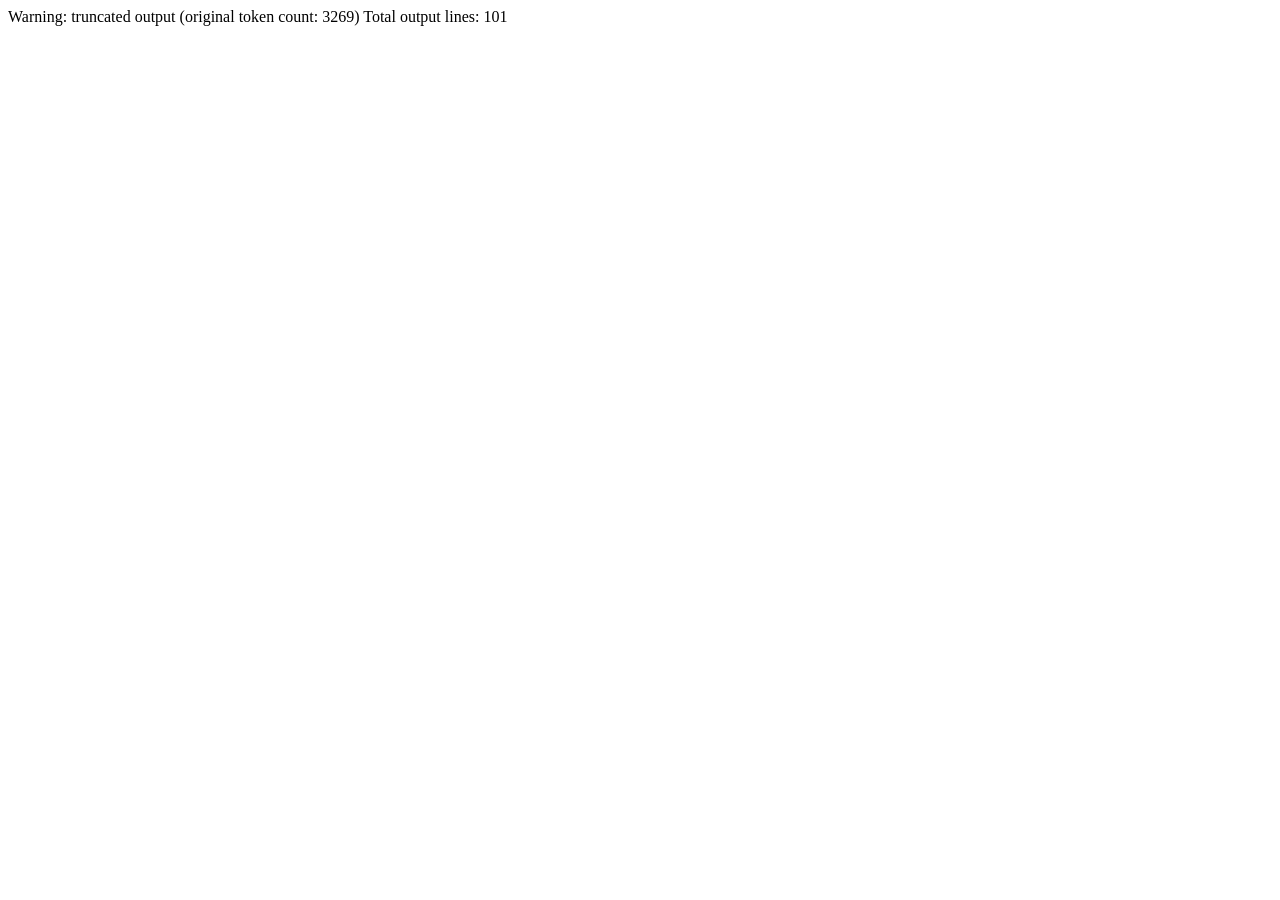
==== index.html @ af2e6447 "feat: enrich love letter interactions" ====
Warning: truncated output (original token count: 3269)
Total output lines: 101

<!doctype html>
<html lang="zh-CN">
<head>
  <meta charset="utf-8">
  <meta name="viewport" content="width=device-width, initial-scale=1">
  <title>给王振华的一封情书</title>
  <meta name="de…3169 tokens truncated…hIndex + 1) % wishes.length; document.querySelector('#wish-text').textContent = wishes[wishIndex]; showToast('这一颗星，也想落在你的心上。'); });
    })();
  </script>
</body>
</html>
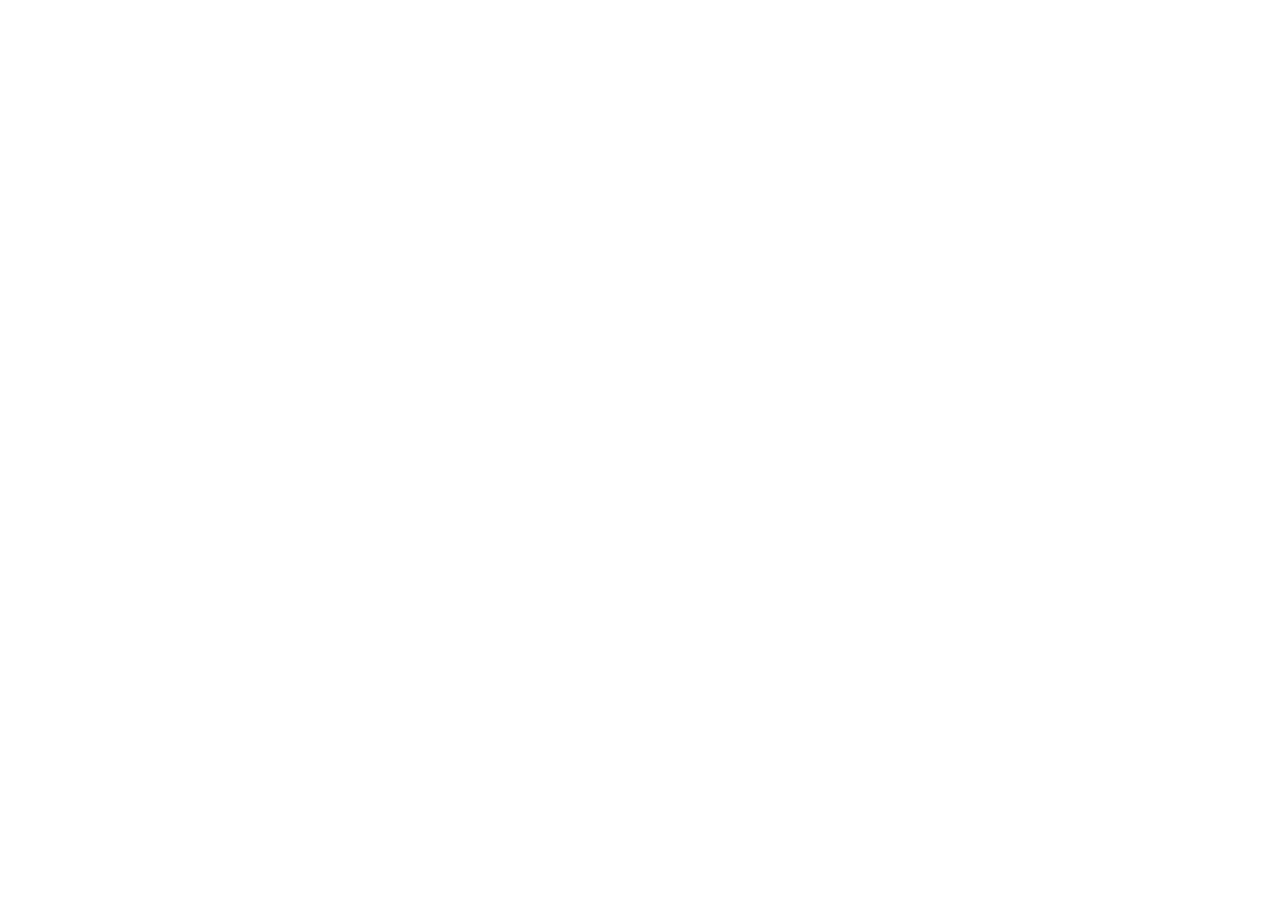
==== commit 8df98ff5: "fix: remove accidental diagnostic text from page" ====
--- a/index.html
+++ b/index.html
@@ -1,6 +1,3 @@
-Warning: truncated output (original token count: 3269)
-Total output lines: 101
-
 <!doctype html>
 <html lang="zh-CN">
 <head>
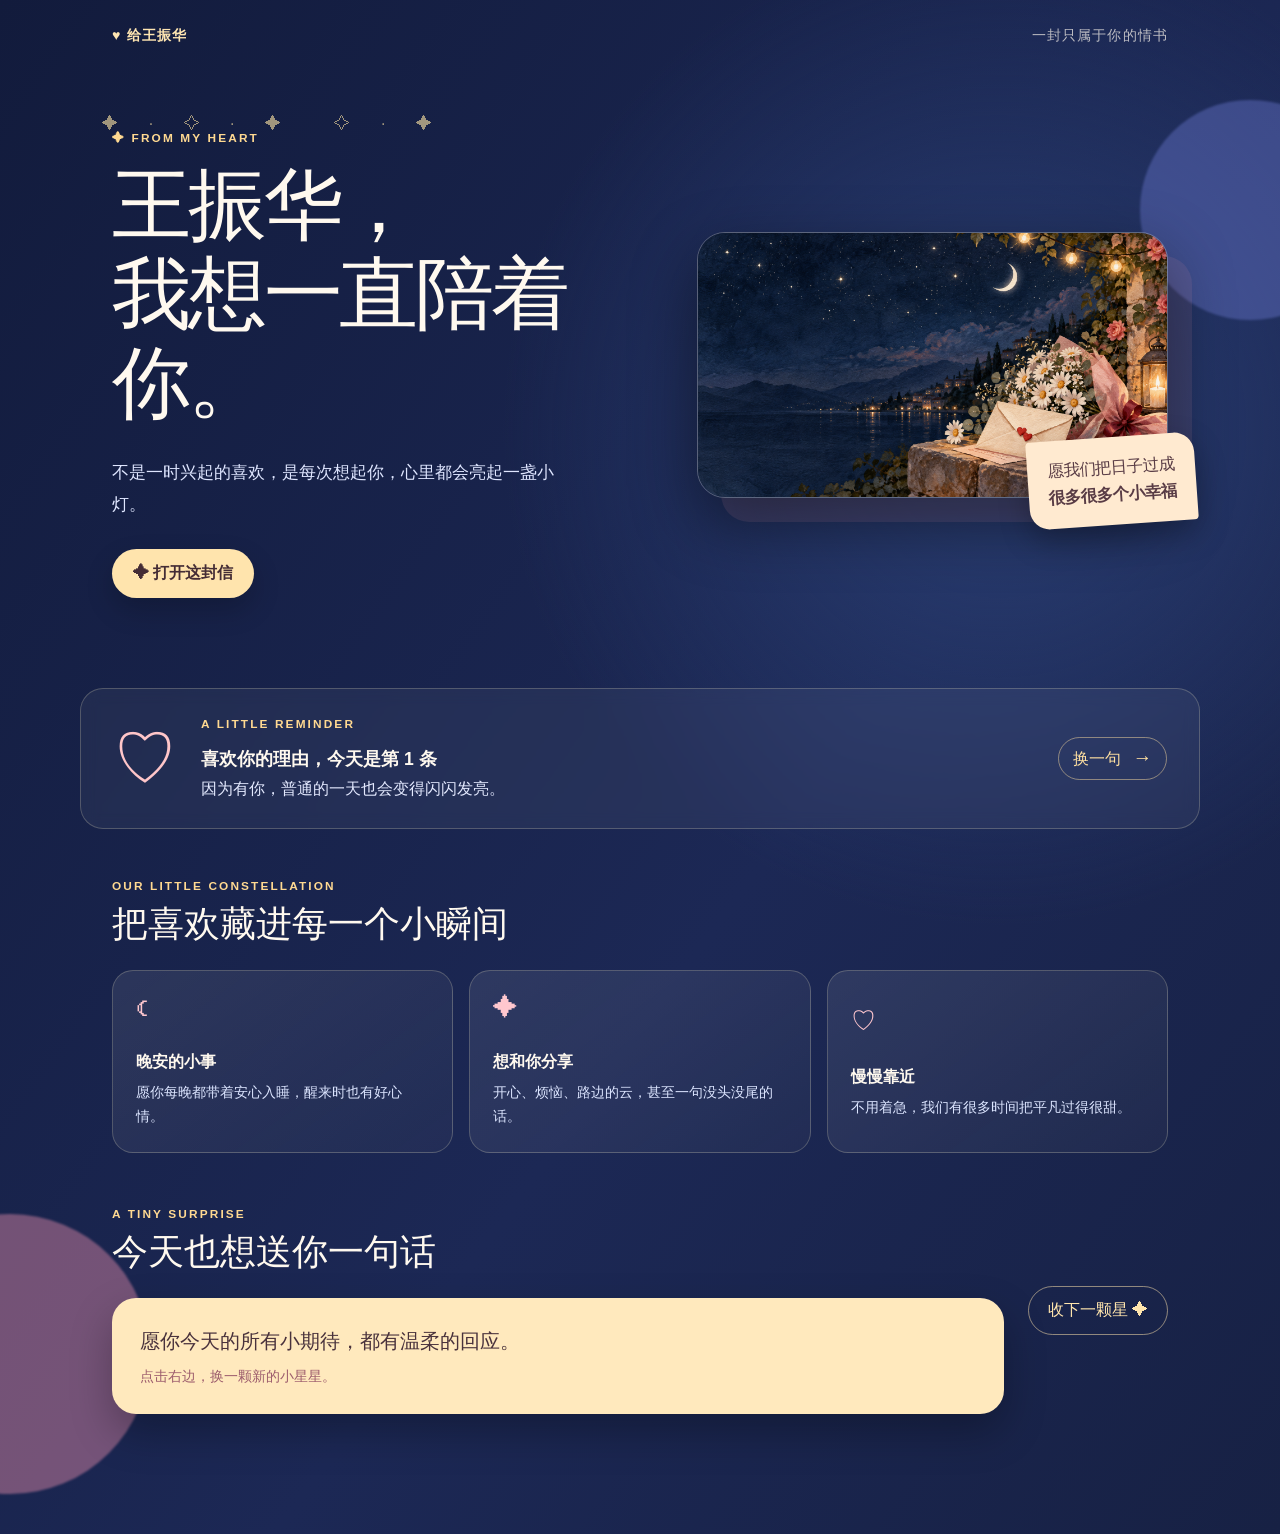
==== commit 6e8245cf: "fix: restore complete interactive page source" ====
--- a/index.html
+++ b/index.html
@@ -4,7 +4,96 @@
   <meta charset="utf-8">
   <meta name="viewport" content="width=device-width, initial-scale=1">
   <title>给王振华的一封情书</title>
-  <meta name="de…3169 tokens truncated…hIndex + 1) % wishes.length; document.querySelector('#wish-text').textContent = wishes[wishIndex]; showToast('这一颗星，也想落在你的心上。'); });
+  <meta name="description" content="一封只属于王振华的星光情书。">
+  <style>
+    :root { --ink: #fff9ef; --night: #101a38; --pink: #ff9ba8; --gold: #ffd991; }
+    * { box-sizing: border-box; }
+    body { margin: 0; background: var(--night); color: var(--ink); font-family: Arial, "Microsoft YaHei", sans-serif; }
+    button { font: inherit; }
+    .love-page { min-height: 100vh; overflow: hidden; position: relative; background: radial-gradient(circle at 78% 28%, #293d71 0, transparent 31rem), linear-gradient(126deg, #121b3c 0%, #1c2855 58%, #172144 100%); }
+    .topbar, .hero, .love-note { position: relative; z-index: 1; max-width: 1120px; margin: auto; }
+    .topbar { display: flex; align-items: center; justify-content: space-between; padding: 26px 32px; font-size: .88rem; letter-spacing: .08em; }
+    .brand { margin: 0; display: flex; align-items: center; gap: 8px; font-weight: 700; color: #ffe6b2; }
+    .date { opacity: .7; margin: 0; }
+    .hero { min-height: 560px; padding: 60px 32px 90px; display: grid; grid-template-columns: 1.05fr .95fr; align-items: center; gap: 64px; }
+    .eyebrow { margin: 0 0 16px; display: flex; align-items: center; gap: 7px; font-size: .74rem; font-weight: 700; letter-spacing: .18em; color: var(--gold); }
+    h1 { margin: 0; font-family: Georgia, "Songti SC", serif; font-size: clamp(3.1rem, 6.2vw, 5.8rem); font-weight: 500; line-height: 1.12; letter-spacing: -.04em; }
+    .lead { max-width: 445px; margin: 28px 0; font-size: 1.08rem; line-height: 1.9; color: #dfe6ff; }
+    .letter-button { display: inline-flex; gap: 9px; align-items: center; padding: 14px 21px; border: 0; border-radius: 999px; background: #ffe4ad; color: #442c35; font-weight: 700; cursor: pointer; box-shadow: 0 12px 28px #0003; transition: transform .2s, box-shadow .2s; }
+    .letter-button:hover { transform: translateY(-3px) rotate(-1deg); box-shadow: 0 17px 35px #0005; }
+    .art-wrap { position: relative; }
+    .art-wrap img { width: 100%; display: block; border: 1px solid #fff5d144; border-radius: 28px; box-shadow: 24px 24px 0 #ff9baa17, 0 24px 65px #0007; }
+    .art-note { position: absolute; right: -28px; bottom: -28px; padding: 17px 20px; border-radius: 4px 20px 4px 20px; background: #ffead0; color: #593c45; font-family: Georgia, "KaiTi", serif; font-size: 1.03rem; line-height: 1.65; transform: rotate(-4deg); box-shadow: 0 12px 30px #0004; }
+    .love-note { margin-bottom: 50px; padding: 28px 32px; display: grid; grid-template-columns: auto 1fr auto; align-items: center; gap: 24px; border: 1px solid #fff3ca38; border-radius: 23px; background: #fff9ee0d; backdrop-filter: blur(8px); }
+    .note-mark { color: #ffc6c9; font: 4rem/1 Georgia, serif; }
+    .love-note h2 { margin: 0 0 8px; font-size: 1.1rem; font-weight: 700; }
+    .reason { margin: 0; color: #e4eaff; font-size: 1rem; }
+    .next-reason { color: #ffe0a1; background: transparent; border: 1px solid #ffe0a17a; border-radius: 999px; padding: 9px 14px; cursor: pointer; }
+    .next-reason span { margin-left: 7px; font-size: 1.2rem; }
+    .moments, .wish-section { position: relative; z-index: 1; max-width: 1120px; margin: 0 auto 54px; padding: 0 32px; }
+    .section-label { margin: 0 0 10px; color: #ffd991; font-size: .74rem; font-weight: 700; letter-spacing: .18em; }
+    .section-title { margin: 0 0 24px; font: 2.25rem/1.2 Georgia, "Songti SC", serif; }
+    .moment-grid { display: grid; grid-template-columns: repeat(3, 1fr); gap: 16px; }
+    .moment { min-height: 180px; padding: 23px; color: #fff9ef; text-align: left; border: 1px solid #fff3ca38; border-radius: 21px; background: linear-gradient(145deg, #ffffff17, #fff0c908); cursor: pointer; transition: transform .2s, background .2s; }
+    .moment:hover, .moment:focus-visible { transform: translateY(-5px); background: #ffffff1c; outline: 2px solid #ffd991; outline-offset: 3px; }
+    .moment-icon { display: block; margin-bottom: 30px; color: #ffc7ce; font-size: 1.55rem; }.moment strong { display: block; margin-bottom: 8px; font-size: 1rem; }.moment small { color: #dce5ff; line-height: 1.65; font-size: .9rem; }
+    .wish-section { display: grid; grid-template-columns: 1fr auto; gap: 24px; align-items: end; padding-bottom: 66px; }.wish-box { padding: 28px; border-radius: 24px; background: #ffe9bd; color: #49323c; box-shadow: 0 18px 42px #0004; }.wish-box p { margin: 0 0 9px; font: 1.22rem/1.65 Georgia, "KaiTi", serif; }.wish-box span { color: #9d5d6d; font-size: .88rem; }.wish-button { align-self: center; padding: 13px 19px; color: #ffe5ad; background: transparent; border: 1px solid #ffe5ad86; border-radius: 999px; cursor: pointer; }.wish-button:hover { background: #ffffff14; }
+    .spark-toast { position: fixed; z-index: 8; left: 50%; bottom: 28px; max-width: calc(100% - 36px); padding: 13px 19px; border-radius: 999px; background: #fff4dc; color: #513642; box-shadow: 0 12px 34px #0006; transform: translate(-50%, 100px); opacity: 0; transition: .3s; }.spark-toast.show { transform: translate(-50%, 0); opacity: 1; }
+    .stars { position: absolute; top: 115px; left: 8%; color: #ffe6a4; opacity: .6; letter-spacing: .45rem; animation: twinkle 3s ease-in-out infinite alternate; }
+    .orb { position: absolute; border-radius: 999px; filter: blur(1px); opacity: .42; }
+    .orb-one { width: 280px; height: 280px; background: #f293b0; left: -130px; bottom: 40px; }
+    .orb-two { width: 220px; height: 220px; background: #6a78cf; right: -80px; top: 100px; }
+    .modal-backdrop { position: fixed; inset: 0; z-index: 5; display: grid; place-items: center; padding: 24px; background: #071025bf; backdrop-filter: blur(8px); }
+    .letter { position: relative; max-width: 580px; padding: 50px; border-radius: 8px 30px 8px 30px; background: #fff5e3; color: #41303c; box-shadow: 0 24px 80px #0008; animation: appear .25s ease-out; }
+    .letter h2 { margin: 0 0 20px; font: 2rem Georgia, "KaiTi", serif; }
+    .letter p:not(.eyebrow) { font-family: Georgia, "KaiTi", serif; font-size: 1.08rem; line-height: 1.95; }
+    .letter .eyebrow { color: #b86576; }
+    .signature { margin-top: 24px; text-align: right; }
+    .signature span { color: #e0697a; font-size: 1.5rem; }
+    .close { position: absolute; top: 13px; right: 18px; border: 0; background: none; color: #795967; cursor: pointer; font-size: 2rem; }
+    @keyframes appear { from { opacity: 0; transform: translateY(12px) rotate(-1deg); } to { opacity: 1; transform: none; } }
+    @keyframes twinkle { to { opacity: 1; transform: translateY(-4px); } }
+    @media (max-width: 720px) { .topbar { padding: 20px; } .date { display: none; } .hero { grid-template-columns: 1fr; min-height: auto; padding: 48px 22px 70px; gap: 45px; } .art-wrap { max-width: 500px; } .art-note { right: -6px; bottom: -22px; font-size: .9rem; } .love-note { margin: 0 20px 30px; padding: 22px; grid-template-columns: auto 1fr; } .next-reason { grid-column: 2; justify-self: start; } .note-mark { font-size: 3.2rem; } .letter { padding: 42px 28px 30px; }.moments, .wish-section { padding-left: 22px; padding-right: 22px; }.moment-grid { grid-template-columns: 1fr; }.wish-section { grid-template-columns: 1fr; padding-bottom: 42px; }.section-title { font-size: 1.9rem; } }
+  </style>
+</head>
+<body>
+  <main class="love-page">
+    <div class="orb orb-one"></div><div class="orb orb-two"></div>
+    <div class="stars" aria-hidden="true">✦　·　✧　·　✦　　✧　·　✦</div>
+    <nav class="topbar"><p class="brand">♥ 给王振华</p><p class="date">一封只属于你的情书</p></nav>
+    <section class="hero">
+      <div class="copy"><p class="eyebrow">✦ FROM MY HEART</p><h1>王振华，<br>我想一直陪着你。</h1><p class="lead">不是一时兴起的喜欢，是每次想起你，心里都会亮起一盏小灯。</p><button class="letter-button" type="button">✦ 打开这封信</button></div>
+      <div class="art-wrap"><img src="/love-letter-hero.png" alt="星空下的信封与鲜花"><div class="art-note">愿我们把日子过成<br><strong>很多很多个小幸福</strong></div></div>
+    </section>
+    <section class="love-note" aria-labelledby="note-title"><div class="note-mark">♡</div><div><p class="eyebrow">A LITTLE REMINDER</p><h2 id="note-title">喜欢你的理由，今天是第 <span id="reason-number">1</span> 条</h2><p class="reason" id="reason-text">因为有你，普通的一天也会变得闪闪发亮。</p></div><button class="next-reason" type="button" aria-label="换一句喜欢你的理由">换一句 <span>→</span></button></section>
+    <section class="moments" aria-labelledby="moments-title"><p class="section-label">OUR LITTLE CONSTELLATION</p><h2 class="section-title" id="moments-title">把喜欢藏进每一个小瞬间</h2><div class="moment-grid"><button class="moment" type="button" data-message="你不需要做什么特别的事，光是做你自己，就已经很值得被喜欢。"><span class="moment-icon">☾</span><strong>晚安的小事</strong><small>愿你每晚都带着安心入睡，醒来时也有好心情。</small></button><button class="moment" type="button" data-message="以后不管遇到什么，我都希望自己能成为那个认真听你说话、陪你笑的人。"><span class="moment-icon">✦</span><strong>想和你分享</strong><small>开心、烦恼、路边的云，甚至一句没头没尾的话。</small></button><button class="moment" type="button" data-message="这不是一个需要完成的约定，而是我想慢慢做到的事：对你好，也好好爱你。"><span class="moment-icon">♡</span><strong>慢慢靠近</strong><small>不用着急，我们有很多时间把平凡过得很甜。</small></button></div></section>
+    <section class="wish-section" aria-labelledby="wish-title"><div><p class="section-label">A TINY SURPRISE</p><h2 class="section-title" id="wish-title">今天也想送你一句话</h2><div class="wish-box"><p id="wish-text">愿你今天的所有小期待，都有温柔的回应。</p><span>点击右边，换一颗新的小星星。</span></div></div><button class="wish-button" type="button" id="wish-button">收下一颗星 ✦</button></section>
+  </main>
+  <template id="letter-template"><div class="modal-backdrop" role="presentation"><section class="letter" role="dialog" aria-modal="true" aria-labelledby="letter-title"><button class="close" type="button" aria-label="关闭信件">×</button><p class="eyebrow">TO WANG ZHENHUA</p><h2 id="letter-title">亲爱的王振华：</h2><p>谢谢你来到我的生活里。和你在一起之后，我开始更期待每一个明天，也更珍惜那些平凡的小事。</p><p>我希望你开心的时候有人分享，难过的时候有人陪伴；希望以后每一次回头，都能看到我在你身边。</p><p class="signature">我喜欢你。<br>也想和你慢慢来，慢慢爱。<br><span>♡</span></p></section></div></template>
+  <script>
+    (() => {
+      const reasons = ['因为有你，普通的一天也会变得闪闪发亮。', '因为你笑起来的时候，我总觉得世界很温柔。', '因为你是王振华，也是我认真喜欢着的人。'];
+      let index = 0;
+      document.querySelector('.next-reason').addEventListener('click', () => {
+        index = (index + 1) % reasons.length;
+        document.querySelector('#reason-number').textContent = index + 1;
+        document.querySelector('#reason-text').textContent = reasons[index];
+      });
+      document.querySelector('.letter-button').addEventListener('click', () => {
+        const modal = document.querySelector('#letter-template').content.firstElementChild.cloneNode(true);
+        const close = () => modal.remove();
+        modal.querySelector('.close').addEventListener('click', close);
+        modal.addEventListener('click', event => { if (event.target === modal) close(); });
+        document.body.appendChild(modal);
+      });
+      const wishes = ['愿你今天的所有小期待，都有温柔的回应。', '希望你每一次笑，都是发自内心的快乐。', '想把今天的好运和明天的期待，都悄悄留给你。', '如果你累了，也请记得有人一直在心里惦记你。'];
+      let wishIndex = 0;
+      const toast = document.createElement('div');
+      toast.className = 'spark-toast';
+      document.body.appendChild(toast);
+      const showToast = message => { toast.textContent = '✦ ' + message; toast.classList.add('show'); window.setTimeout(() => toast.classList.remove('show'), 3200); };
+      document.querySelectorAll('.moment').forEach(card => card.addEventListener('click', () => showToast(card.dataset.message)));
+      document.querySelector('#wish-button').addEventListener('click', () => { wishIndex = (wishIndex + 1) % wishes.length; document.querySelector('#wish-text').textContent = wishes[wishIndex]; showToast('这一颗星，也想落在你的心上。'); });
     })();
   </script>
 </body>
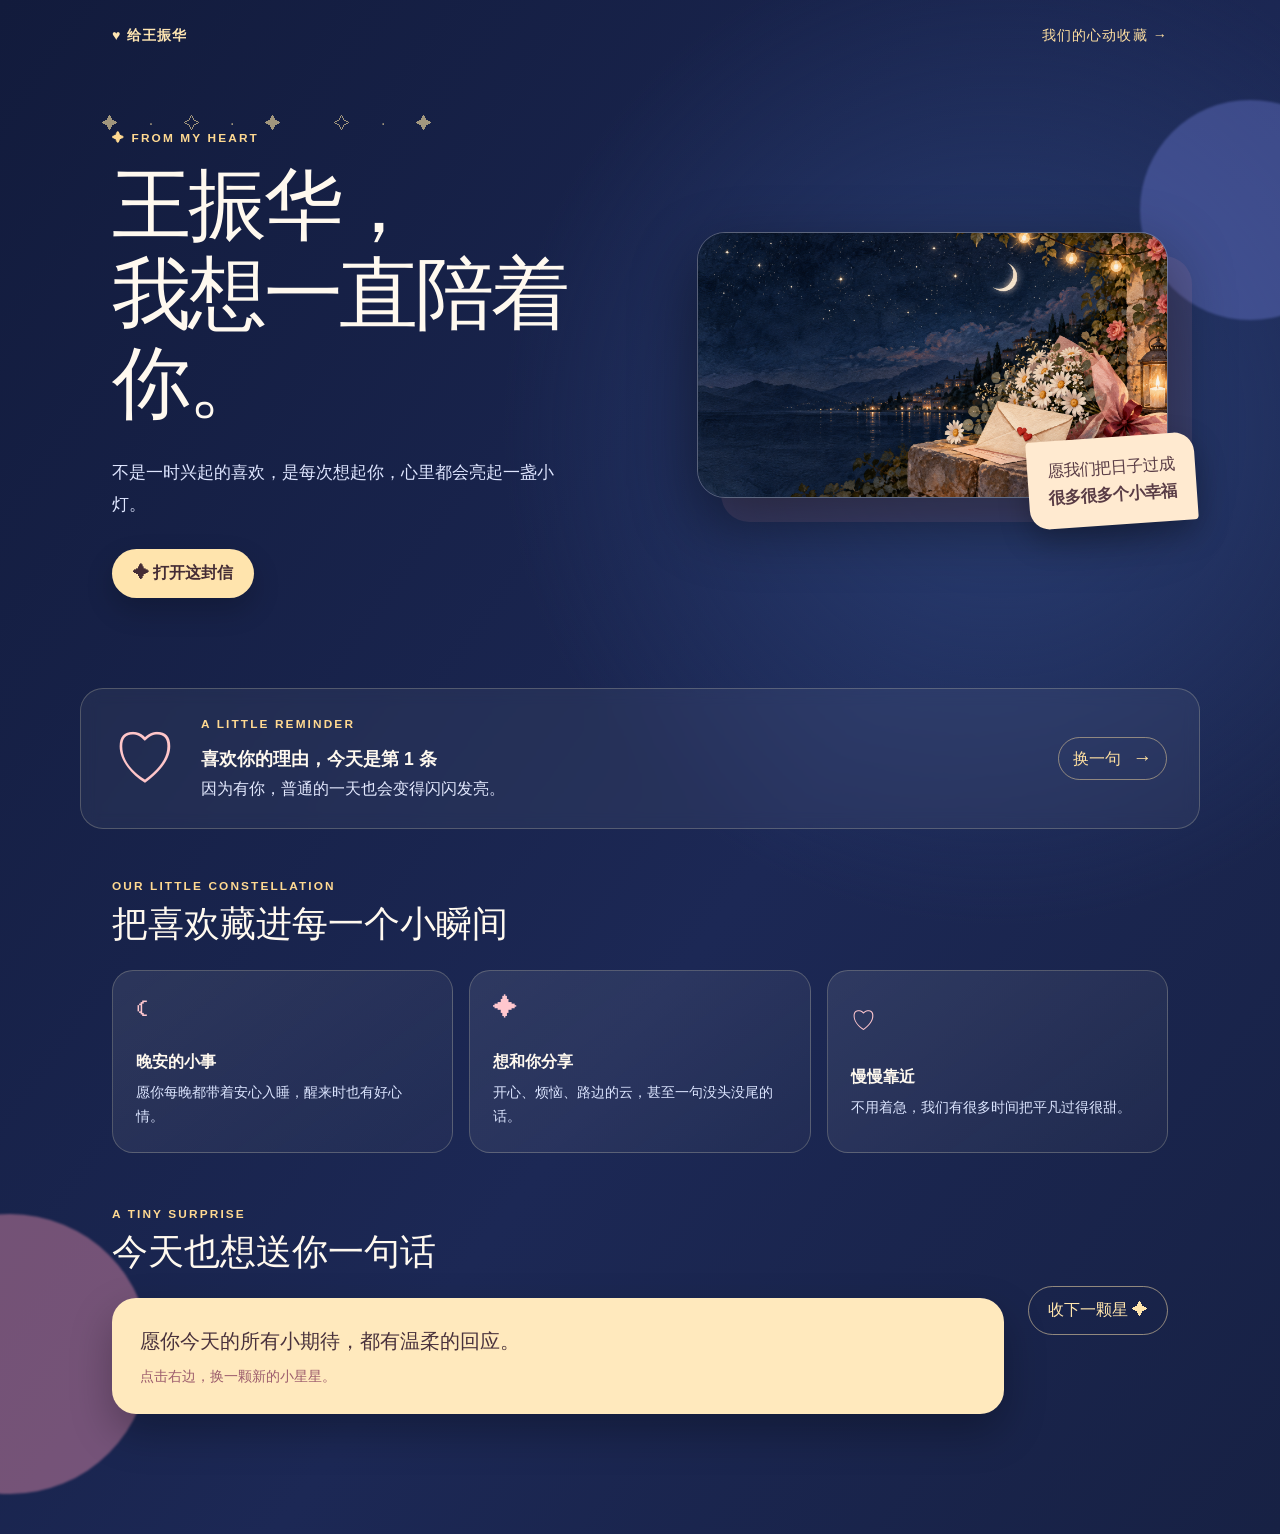
==== commit a84cfc36: "Add our moments keepsake page" ====
--- a/index.html
+++ b/index.html
@@ -60,7 +60,7 @@
   <main class="love-page">
     <div class="orb orb-one"></div><div class="orb orb-two"></div>
     <div class="stars" aria-hidden="true">✦　·　✧　·　✦　　✧　·　✦</div>
-    <nav class="topbar"><p class="brand">♥ 给王振华</p><p class="date">一封只属于你的情书</p></nav>
+    <nav class="topbar"><p class="brand">♥ 给王振华</p><a href="/memories.html" style="color:#ffe0a1;text-decoration:none">我们的心动收藏 →</a></nav>
     <section class="hero">
       <div class="copy"><p class="eyebrow">✦ FROM MY HEART</p><h1>王振华，<br>我想一直陪着你。</h1><p class="lead">不是一时兴起的喜欢，是每次想起你，心里都会亮起一盏小灯。</p><button class="letter-button" type="button">✦ 打开这封信</button></div>
       <div class="art-wrap"><img src="/love-letter-hero.png" alt="星空下的信封与鲜花"><div class="art-note">愿我们把日子过成<br><strong>很多很多个小幸福</strong></div></div>
@@ -98,4 +98,3 @@
   </script>
 </body>
 </html>
-
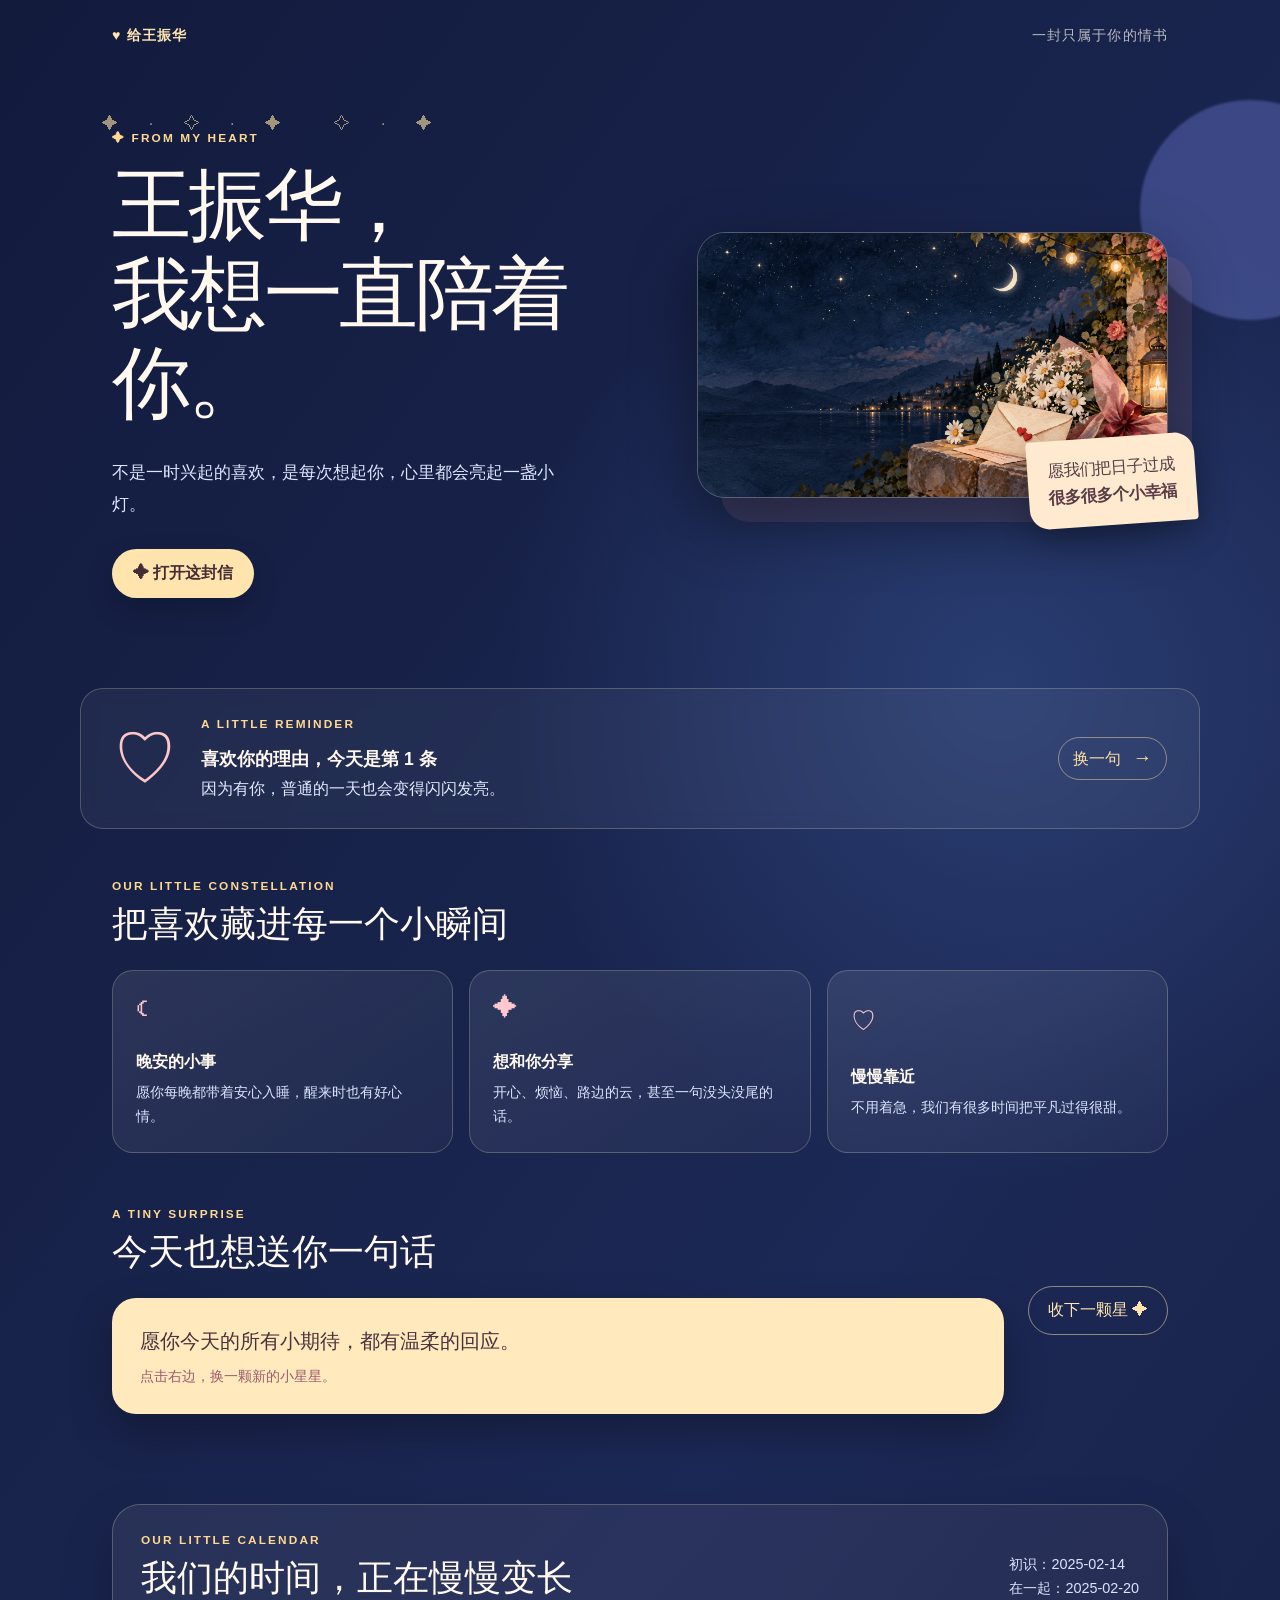
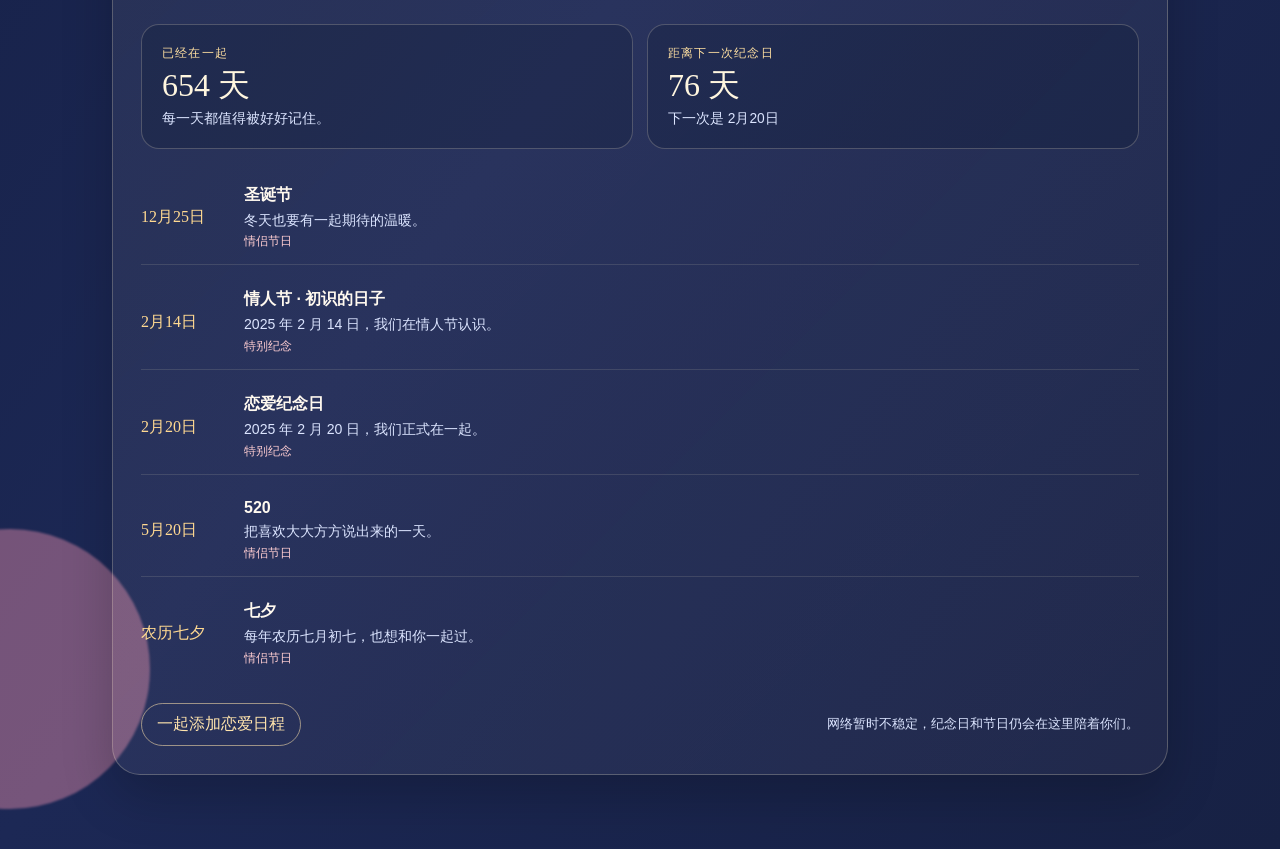
==== commit cbf8c541: "feat: add shared love calendar and countdown" ====
--- a/index.html
+++ b/index.html
@@ -37,7 +37,8 @@
     .moment { min-height: 180px; padding: 23px; color: #fff9ef; text-align: left; border: 1px solid #fff3ca38; border-radius: 21px; background: linear-gradient(145deg, #ffffff17, #fff0c908); cursor: pointer; transition: transform .2s, background .2s; }
     .moment:hover, .moment:focus-visible { transform: translateY(-5px); background: #ffffff1c; outline: 2px solid #ffd991; outline-offset: 3px; }
     .moment-icon { display: block; margin-bottom: 30px; color: #ffc7ce; font-size: 1.55rem; }.moment strong { display: block; margin-bottom: 8px; font-size: 1rem; }.moment small { color: #dce5ff; line-height: 1.65; font-size: .9rem; }
-    .wish-section { display: grid; grid-template-columns: 1fr auto; gap: 24px; align-items: end; padding-bottom: 66px; }.wish-box { padding: 28px; border-radius: 24px; background: #ffe9bd; color: #49323c; box-shadow: 0 18px 42px #0004; }.wish-box p { margin: 0 0 9px; font: 1.22rem/1.65 Georgia, "KaiTi", serif; }.wish-box span { color: #9d5d6d; font-size: .88rem; }.wish-button { align-self: center; padding: 13px 19px; color: #ffe5ad; background: transparent; border: 1px solid #ffe5ad86; border-radius: 999px; cursor: pointer; }.wish-button:hover { background: #ffffff14; }
+    .wish-section { display: grid; grid-template-columns: 1fr auto; gap: 24px; align-items: end; padding-bottom: 36px; }.wish-box { padding: 28px; border-radius: 24px; background: #ffe9bd; color: #49323c; box-shadow: 0 18px 42px #0004; }.wish-box p { margin: 0 0 9px; font: 1.22rem/1.65 Georgia, "KaiTi", serif; }.wish-box span { color: #9d5d6d; font-size: .88rem; }.wish-button { align-self: center; padding: 13px 19px; color: #ffe5ad; background: transparent; border: 1px solid #ffe5ad86; border-radius: 999px; cursor: pointer; }.wish-button:hover { background: #ffffff14; }
+    .calendar { position: relative; z-index: 1; max-width: 1120px; margin: 0 auto; padding: 0 32px 74px; }.calendar-shell { padding: 28px; border: 1px solid #fff3ca3d; border-radius: 28px; background: linear-gradient(135deg, #fff8e811, #ffc7ce0b); box-shadow: 0 22px 52px #0003; }.calendar-head { display: flex; align-items: end; justify-content: space-between; gap: 24px; margin-bottom: 23px; }.calendar-head .section-title { margin-bottom: 0; }.calendar-tag { margin: 0; color: #dce5ff; font-size: .9rem; line-height: 1.65; }.count-grid { display: grid; grid-template-columns: repeat(2, 1fr); gap: 14px; margin-bottom: 22px; }.count-card { padding: 20px; border: 1px solid #fff2d538; border-radius: 18px; background: #07122b38; }.count-card span { display: block; margin-bottom: 7px; color: #ffe0a1; font-size: .78rem; letter-spacing: .1em; }.count-card strong { display: block; color: #fff6df; font: 2rem/1 Georgia, "Songti SC", serif; }.count-card small { display: block; margin-top: 9px; color: #dce5ff; font-size: .86rem; }.calendar-list { display: grid; gap: 10px; margin: 0; padding: 0; list-style: none; }.calendar-item { display: grid; grid-template-columns: 90px 1fr auto; gap: 13px; align-items: center; padding: 14px 0; border-bottom: 1px solid #fff3ca1f; }.calendar-item:last-child { border-bottom: 0; }.calendar-date { color: #ffd991; font: 1rem Georgia, serif; }.calendar-item strong { display: block; margin-bottom: 4px; }.calendar-item p { margin: 0; color: #dce5ff; font-size: .88rem; line-height: 1.55; }.calendar-kind { color: #ffced2; font-size: .78rem; }.calendar-toolbar { display: flex; gap: 12px; align-items: center; justify-content: space-between; margin-top: 22px; }.calendar-action, .calendar-delete { border: 1px solid #ffe4ad8c; border-radius: 999px; color: #ffe4ad; background: transparent; cursor: pointer; }.calendar-action { padding: 10px 15px; }.calendar-delete { padding: 6px 10px; color: #ffcbd1; border-color: #ffcbd16e; font-size: .8rem; }.calendar-action:hover, .calendar-delete:hover { background: #ffffff14; }.calendar-status { margin: 0; color: #dce5ff; font-size: .84rem; }.calendar-form { display: none; grid-template-columns: 1fr 150px; gap: 12px; margin-top: 18px; padding-top: 20px; border-top: 1px solid #fff3ca2b; }.calendar-form.show { display: grid; }.calendar-form label { display: grid; gap: 7px; color: #ffe4ad; font-size: .84rem; }.calendar-form input, .calendar-form textarea { width: 100%; padding: 10px 12px; color: #372c3b; border: 0; border-radius: 10px; background: #fff8e9; font: inherit; }.calendar-form textarea { min-height: 82px; resize: vertical; }.calendar-form .note-field { grid-column: 1 / -1; }.calendar-form .save-event { justify-self: start; padding: 10px 16px; border: 0; border-radius: 999px; background: #ffe4ad; color: #442c35; cursor: pointer; font-weight: 700; }
     .spark-toast { position: fixed; z-index: 8; left: 50%; bottom: 28px; max-width: calc(100% - 36px); padding: 13px 19px; border-radius: 999px; background: #fff4dc; color: #513642; box-shadow: 0 12px 34px #0006; transform: translate(-50%, 100px); opacity: 0; transition: .3s; }.spark-toast.show { transform: translate(-50%, 0); opacity: 1; }
     .stars { position: absolute; top: 115px; left: 8%; color: #ffe6a4; opacity: .6; letter-spacing: .45rem; animation: twinkle 3s ease-in-out infinite alternate; }
     .orb { position: absolute; border-radius: 999px; filter: blur(1px); opacity: .42; }
@@ -53,14 +54,14 @@
     .close { position: absolute; top: 13px; right: 18px; border: 0; background: none; color: #795967; cursor: pointer; font-size: 2rem; }
     @keyframes appear { from { opacity: 0; transform: translateY(12px) rotate(-1deg); } to { opacity: 1; transform: none; } }
     @keyframes twinkle { to { opacity: 1; transform: translateY(-4px); } }
-    @media (max-width: 720px) { .topbar { padding: 20px; } .date { display: none; } .hero { grid-template-columns: 1fr; min-height: auto; padding: 48px 22px 70px; gap: 45px; } .art-wrap { max-width: 500px; } .art-note { right: -6px; bottom: -22px; font-size: .9rem; } .love-note { margin: 0 20px 30px; padding: 22px; grid-template-columns: auto 1fr; } .next-reason { grid-column: 2; justify-self: start; } .note-mark { font-size: 3.2rem; } .letter { padding: 42px 28px 30px; }.moments, .wish-section { padding-left: 22px; padding-right: 22px; }.moment-grid { grid-template-columns: 1fr; }.wish-section { grid-template-columns: 1fr; padding-bottom: 42px; }.section-title { font-size: 1.9rem; } }
+    @media (max-width: 720px) { .topbar { padding: 20px; } .date { display: none; } .hero { grid-template-columns: 1fr; min-height: auto; padding: 48px 22px 70px; gap: 45px; } .art-wrap { max-width: 500px; } .art-note { right: -6px; bottom: -22px; font-size: .9rem; } .love-note { margin: 0 20px 30px; padding: 22px; grid-template-columns: auto 1fr; } .next-reason { grid-column: 2; justify-self: start; } .note-mark { font-size: 3.2rem; } .letter { padding: 42px 28px 30px; }.moments, .wish-section, .calendar { padding-left: 22px; padding-right: 22px; }.moment-grid { grid-template-columns: 1fr; }.wish-section { grid-template-columns: 1fr; padding-bottom: 42px; }.section-title { font-size: 1.9rem; }.calendar-shell { padding: 21px; }.calendar-head, .calendar-toolbar { align-items: flex-start; flex-direction: column; }.count-grid, .calendar-form { grid-template-columns: 1fr; }.calendar-item { grid-template-columns: 76px 1fr; }.calendar-kind, .calendar-delete { justify-self: start; }.calendar-item .calendar-delete { grid-column: 2; }.calendar-form .note-field { grid-column: auto; } }
   </style>
 </head>
 <body>
   <main class="love-page">
     <div class="orb orb-one"></div><div class="orb orb-two"></div>
     <div class="stars" aria-hidden="true">✦　·　✧　·　✦　　✧　·　✦</div>
-    <nav class="topbar"><p class="brand">♥ 给王振华</p><a href="/memories.html" style="color:#ffe0a1;text-decoration:none">我们的心动收藏 →</a></nav>
+    <nav class="topbar"><p class="brand">♥ 给王振华</p><p class="date">一封只属于你的情书</p></nav>
     <section class="hero">
       <div class="copy"><p class="eyebrow">✦ FROM MY HEART</p><h1>王振华，<br>我想一直陪着你。</h1><p class="lead">不是一时兴起的喜欢，是每次想起你，心里都会亮起一盏小灯。</p><button class="letter-button" type="button">✦ 打开这封信</button></div>
       <div class="art-wrap"><img src="/love-letter-hero.png" alt="星空下的信封与鲜花"><div class="art-note">愿我们把日子过成<br><strong>很多很多个小幸福</strong></div></div>
@@ -68,6 +69,7 @@
     <section class="love-note" aria-labelledby="note-title"><div class="note-mark">♡</div><div><p class="eyebrow">A LITTLE REMINDER</p><h2 id="note-title">喜欢你的理由，今天是第 <span id="reason-number">1</span> 条</h2><p class="reason" id="reason-text">因为有你，普通的一天也会变得闪闪发亮。</p></div><button class="next-reason" type="button" aria-label="换一句喜欢你的理由">换一句 <span>→</span></button></section>
     <section class="moments" aria-labelledby="moments-title"><p class="section-label">OUR LITTLE CONSTELLATION</p><h2 class="section-title" id="moments-title">把喜欢藏进每一个小瞬间</h2><div class="moment-grid"><button class="moment" type="button" data-message="你不需要做什么特别的事，光是做你自己，就已经很值得被喜欢。"><span class="moment-icon">☾</span><strong>晚安的小事</strong><small>愿你每晚都带着安心入睡，醒来时也有好心情。</small></button><button class="moment" type="button" data-message="以后不管遇到什么，我都希望自己能成为那个认真听你说话、陪你笑的人。"><span class="moment-icon">✦</span><strong>想和你分享</strong><small>开心、烦恼、路边的云，甚至一句没头没尾的话。</small></button><button class="moment" type="button" data-message="这不是一个需要完成的约定，而是我想慢慢做到的事：对你好，也好好爱你。"><span class="moment-icon">♡</span><strong>慢慢靠近</strong><small>不用着急，我们有很多时间把平凡过得很甜。</small></button></div></section>
     <section class="wish-section" aria-labelledby="wish-title"><div><p class="section-label">A TINY SURPRISE</p><h2 class="section-title" id="wish-title">今天也想送你一句话</h2><div class="wish-box"><p id="wish-text">愿你今天的所有小期待，都有温柔的回应。</p><span>点击右边，换一颗新的小星星。</span></div></div><button class="wish-button" type="button" id="wish-button">收下一颗星 ✦</button></section>
+    <section class="calendar" aria-labelledby="calendar-title"><div class="calendar-shell"><div class="calendar-head"><div><p class="section-label">OUR LITTLE CALENDAR</p><h2 class="section-title" id="calendar-title">我们的时间，正在慢慢变长</h2></div><p class="calendar-tag">初识：2025-02-14<br>在一起：2025-02-20</p></div><div class="count-grid"><div class="count-card"><span>已经在一起</span><strong id="days-together">—</strong><small>每一天都值得被好好记住。</small></div><div class="count-card"><span>距离下一次纪念日</span><strong id="days-to-anniversary">—</strong><small id="anniversary-date">正在计算…</small></div></div><ul class="calendar-list" id="calendar-events" aria-live="polite"></ul><div class="calendar-toolbar"><button class="calendar-action" id="calendar-edit" type="button">一起添加恋爱日程</button><p class="calendar-status" id="calendar-status" aria-live="polite">正在加载我们的小日程…</p></div><form class="calendar-form" id="calendar-form"><label>日程名称<input id="event-title" name="title" maxlength="60" required placeholder="例如：一起看电影"></label><label>日期<input id="event-date" name="eventDate" type="date" required></label><label class="note-field">想写的一句话<textarea id="event-note" name="note" maxlength="200" placeholder="可选，写下这个日子的小期待。"></textarea></label><button class="save-event" type="submit">把这一天收进日历</button></form></div></section>
   </main>
   <template id="letter-template"><div class="modal-backdrop" role="presentation"><section class="letter" role="dialog" aria-modal="true" aria-labelledby="letter-title"><button class="close" type="button" aria-label="关闭信件">×</button><p class="eyebrow">TO WANG ZHENHUA</p><h2 id="letter-title">亲爱的王振华：</h2><p>谢谢你来到我的生活里。和你在一起之后，我开始更期待每一个明天，也更珍惜那些平凡的小事。</p><p>我希望你开心的时候有人分享，难过的时候有人陪伴；希望以后每一次回头，都能看到我在你身边。</p><p class="signature">我喜欢你。<br>也想和你慢慢来，慢慢爱。<br><span>♡</span></p></section></div></template>
   <script>
@@ -94,7 +96,174 @@
       const showToast = message => { toast.textContent = '✦ ' + message; toast.classList.add('show'); window.setTimeout(() => toast.classList.remove('show'), 3200); };
       document.querySelectorAll('.moment').forEach(card => card.addEventListener('click', () => showToast(card.dataset.message)));
       document.querySelector('#wish-button').addEventListener('click', () => { wishIndex = (wishIndex + 1) % wishes.length; document.querySelector('#wish-text').textContent = wishes[wishIndex]; showToast('这一颗星，也想落在你的心上。'); });
+
+      const CALENDAR_API = 'https://love-letter-for-wang.copper-lynx-4878.chatgpt.site/api/calendar';
+      const CACHE_KEY = 'love-calendar-events-v1';
+      const calendarList = document.querySelector('#calendar-events');
+      const calendarStatus = document.querySelector('#calendar-status');
+      const calendarForm = document.querySelector('#calendar-form');
+      const calendarEdit = document.querySelector('#calendar-edit');
+      let editKey = '';
+      let customEvents = readCachedEvents();
+
+      const toUtcDate = value => new Date(Date.UTC(value.getFullYear(), value.getMonth(), value.getDate()));
+      const asIsoDate = value => value.toISOString().slice(0, 10);
+      const dayDistance = (from, to) => Math.max(0, Math.round((toUtcDate(to) - toUtcDate(from)) / 86400000));
+      const monthDay = value => new Intl.DateTimeFormat('zh-CN', { month: 'long', day: 'numeric' }).format(value);
+
+      function nextDate(month, day) {
+        const now = new Date();
+        const candidate = new Date(now.getFullYear(), month - 1, day);
+        return toUtcDate(candidate) >= toUtcDate(now) ? candidate : new Date(now.getFullYear() + 1, month - 1, day);
+      }
+
+      function renderTime() {
+        const today = new Date();
+        const start = new Date(2025, 1, 20);
+        const anniversary = nextDate(2, 20);
+        document.querySelector('#days-together').textContent = `${dayDistance(start, today)} 天`;
+        document.querySelector('#days-to-anniversary').textContent = `${dayDistance(today, anniversary)} 天`;
+        document.querySelector('#anniversary-date').textContent = `下一次是 ${monthDay(anniversary)}`;
+      }
+
+      function builtInEvents() {
+        return [
+          { title: '情人节 · 初识的日子', eventDate: asIsoDate(nextDate(2, 14)), note: '2025 年 2 月 14 日，我们在情人节认识。', kind: '特别纪念' },
+          { title: '恋爱纪念日', eventDate: asIsoDate(nextDate(2, 20)), note: '2025 年 2 月 20 日，我们正式在一起。', kind: '特别纪念' },
+          { title: '520', eventDate: asIsoDate(nextDate(5, 20)), note: '把喜欢大大方方说出来的一天。', kind: '情侣节日' },
+          { title: '七夕', eventDate: '', note: '每年农历七月初七，也想和你一起过。', kind: '情侣节日' },
+          { title: '圣诞节', eventDate: asIsoDate(nextDate(12, 25)), note: '冬天也要有一起期待的温暖。', kind: '情侣节日' },
+        ];
+      }
+
+      function renderCalendar() {
+        const events = [...builtInEvents(), ...customEvents.map(event => ({ ...event, kind: '我们添加的日程' }))]
+          .sort((left, right) => (left.eventDate || '9999-12-31').localeCompare(right.eventDate || '9999-12-31'));
+        calendarList.replaceChildren(...events.map(event => makeCalendarItem(event)));
+      }
+
+      function makeCalendarItem(event) {
+        const item = document.createElement('li');
+        item.className = 'calendar-item';
+        const date = document.createElement('span');
+        date.className = 'calendar-date';
+        date.textContent = event.eventDate ? monthDay(new Date(`${event.eventDate}T00:00:00`)) : '农历七夕';
+        const copy = document.createElement('div');
+        const title = document.createElement('strong');
+        title.textContent = event.title;
+        const note = document.createElement('p');
+        note.textContent = event.note || '留一份只属于我们的期待。';
+        const kind = document.createElement('span');
+        kind.className = 'calendar-kind';
+        kind.textContent = event.kind;
+        copy.append(title, note, kind);
+        item.append(date, copy);
+        if (event.id) {
+          const remove = document.createElement('button');
+          remove.className = 'calendar-delete';
+          remove.type = 'button';
+          remove.textContent = '删除';
+          remove.addEventListener('click', () => deleteEvent(event.id));
+          item.append(remove);
+        }
+        return item;
+      }
+
+      function readCachedEvents() {
+        try {
+          const cached = JSON.parse(localStorage.getItem(CACHE_KEY));
+          return Array.isArray(cached) ? cached : [];
+        } catch {
+          return [];
+        }
+      }
+
+      async function loadEvents() {
+        const controller = new AbortController();
+        const timer = window.setTimeout(() => controller.abort(), 5000);
+        try {
+          const response = await fetch(CALENDAR_API, { signal: controller.signal });
+          const payload = await response.json();
+          if (!response.ok || !Array.isArray(payload.events)) throw new Error('calendar unavailable');
+          customEvents = payload.events;
+          localStorage.setItem(CACHE_KEY, JSON.stringify(customEvents));
+          calendarStatus.textContent = customEvents.length ? '你们一起写下的日程，已同步。' : '日程本准备好了，等你们写下新的期待。';
+        } catch {
+          calendarStatus.textContent = customEvents.length ? '网络暂时不稳定，正在展示上次保存的日程。' : '网络暂时不稳定，纪念日和节日仍会在这里陪着你们。';
+        } finally {
+          window.clearTimeout(timer);
+          renderCalendar();
+        }
+      }
+
+      function requestEditKey() {
+        const value = window.prompt('输入你们私下保存的编辑口令，就可以一起添加日程。');
+        if (!value) return false;
+        editKey = value;
+        calendarForm.classList.add('show');
+        calendarEdit.textContent = '收起添加日程';
+        calendarStatus.textContent = '编辑口令仅保留在这次打开的页面中。';
+        return true;
+      }
+
+      calendarEdit.addEventListener('click', () => {
+        if (!editKey) {
+          requestEditKey();
+          return;
+        }
+        const isOpen = calendarForm.classList.toggle('show');
+        calendarEdit.textContent = isOpen ? '收起添加日程' : '一起添加恋爱日程';
+      });
+
+      calendarForm.addEventListener('submit', async event => {
+        event.preventDefault();
+        if (!editKey && !requestEditKey()) return;
+        const formData = new FormData(calendarForm);
+        try {
+          const response = await fetch(CALENDAR_API, {
+            method: 'POST',
+            headers: { 'content-type': 'application/json', 'x-calendar-edit-key': editKey },
+            body: JSON.stringify({ title: formData.get('title'), eventDate: formData.get('eventDate'), note: formData.get('note') }),
+          });
+          const payload = await response.json();
+          if (!response.ok) {
+            calendarStatus.textContent = payload.error || '这次没有保存成功，请稍后再试。';
+            return;
+          }
+          customEvents.push(payload.event);
+          localStorage.setItem(CACHE_KEY, JSON.stringify(customEvents));
+          calendarForm.reset();
+          calendarStatus.textContent = '这一天已经被好好收进你们的日历。';
+          showToast('新的期待，已经写进我们的时间里。');
+          renderCalendar();
+        } catch {
+          calendarStatus.textContent = '网络暂时不稳定，这次还没有保存成功。';
+        }
+      });
+
+      async function deleteEvent(id) {
+        if (!editKey && !requestEditKey()) return;
+        try {
+          const response = await fetch(`${CALENDAR_API}?id=${encodeURIComponent(id)}`, { method: 'DELETE', headers: { 'x-calendar-edit-key': editKey } });
+          if (!response.ok) {
+            calendarStatus.textContent = '暂时无法删除这条日程，请检查编辑口令后再试。';
+            return;
+          }
+          customEvents = customEvents.filter(event => event.id !== id);
+          localStorage.setItem(CACHE_KEY, JSON.stringify(customEvents));
+          calendarStatus.textContent = '这条日程已经从日历里轻轻拿走。';
+          renderCalendar();
+        } catch {
+          calendarStatus.textContent = '暂时无法删除这条日程，请检查编辑口令后再试。';
+        }
+      }
+
+      renderTime();
+      renderCalendar();
+      loadEvents();
     })();
   </script>
 </body>
 </html>
+
+
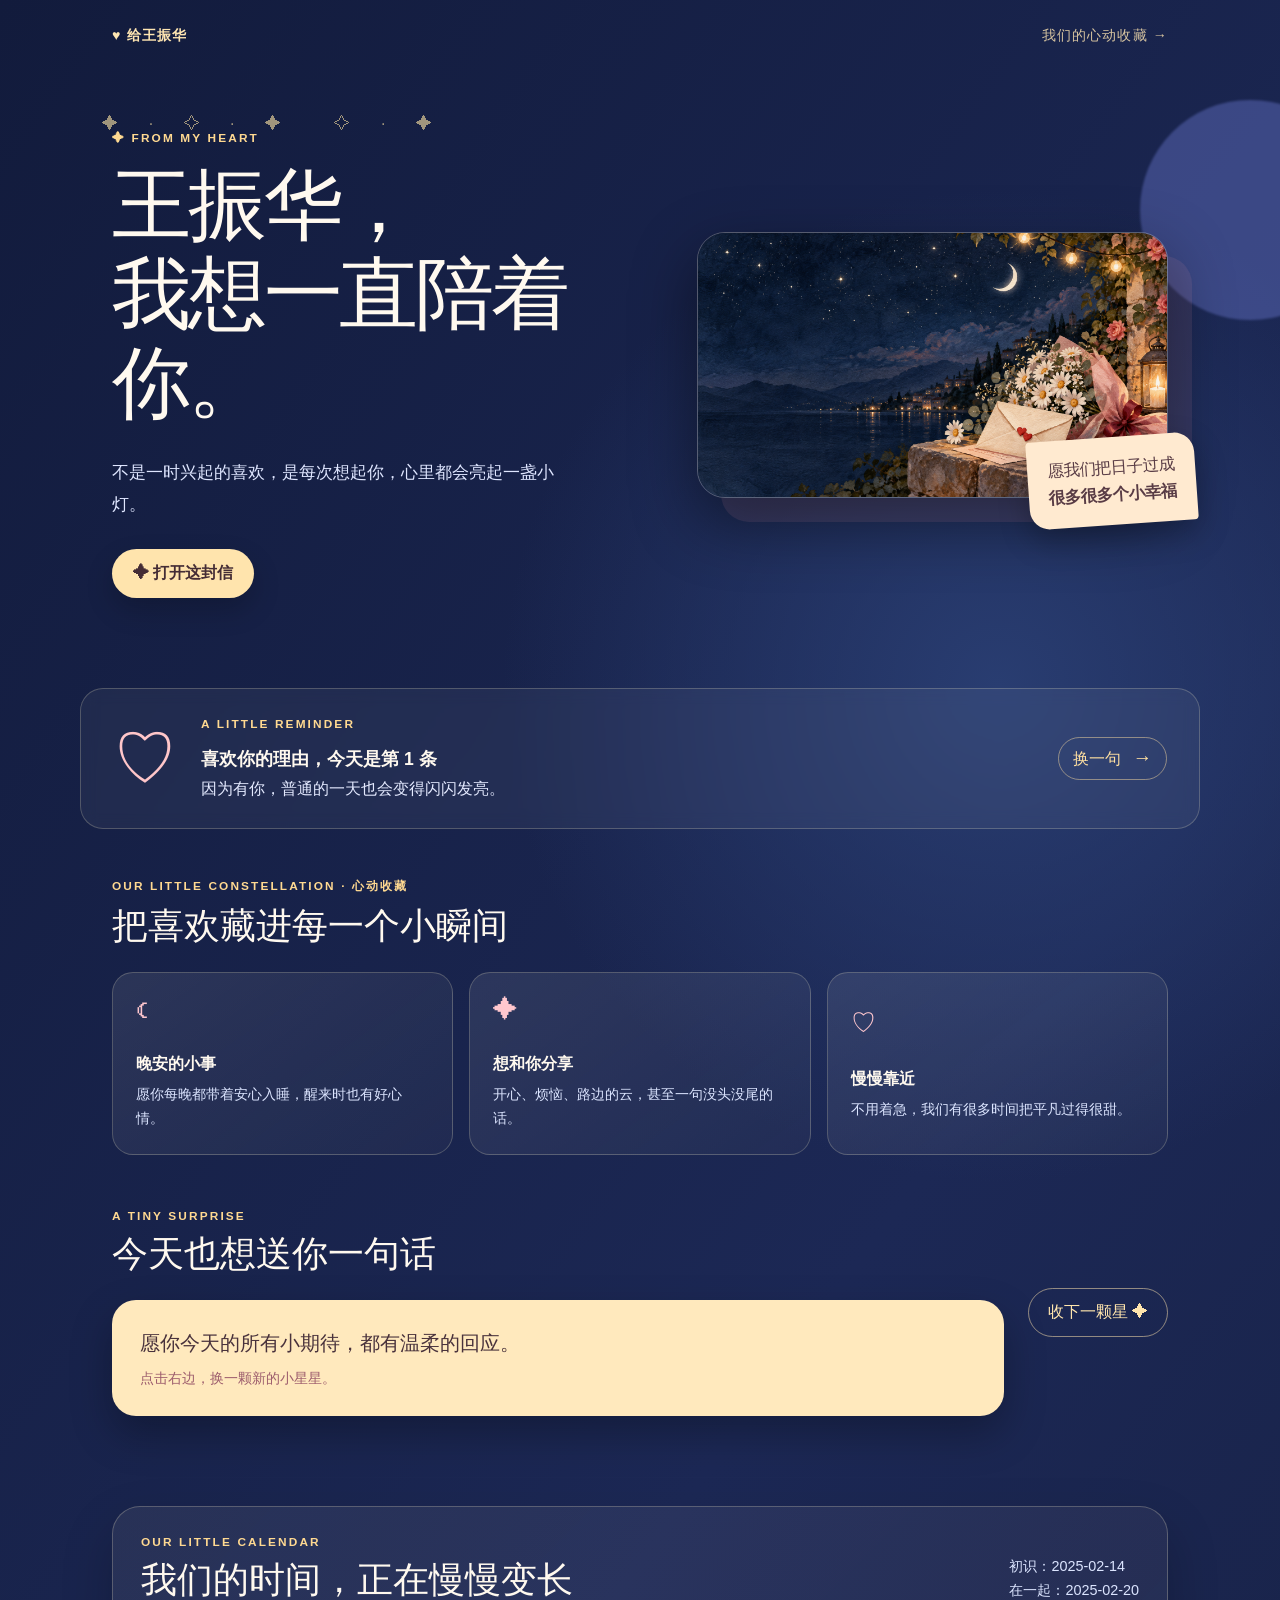
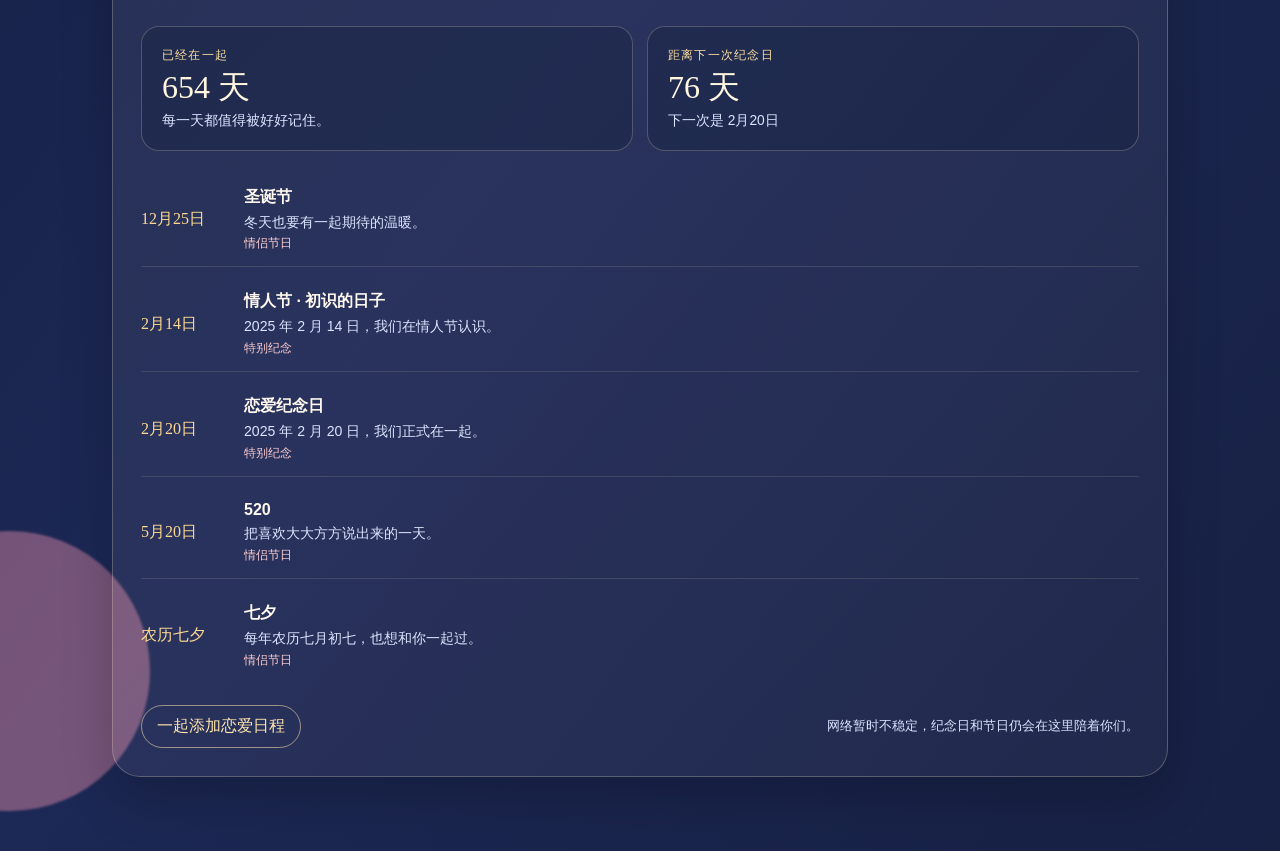
==== commit 4702697e: "fix: restore heart collection link on mobile" ====
--- a/index.html
+++ b/index.html
@@ -14,7 +14,8 @@
     .topbar, .hero, .love-note { position: relative; z-index: 1; max-width: 1120px; margin: auto; }
     .topbar { display: flex; align-items: center; justify-content: space-between; padding: 26px 32px; font-size: .88rem; letter-spacing: .08em; }
     .brand { margin: 0; display: flex; align-items: center; gap: 8px; font-weight: 700; color: #ffe6b2; }
-    .date { opacity: .7; margin: 0; }
+    .date { opacity: .82; margin: 0; color: #ffe6b2; text-decoration: none; transition: opacity .2s, transform .2s; }
+    .date:hover, .date:focus-visible { opacity: 1; transform: translateY(-1px); text-decoration: underline; }
     .hero { min-height: 560px; padding: 60px 32px 90px; display: grid; grid-template-columns: 1.05fr .95fr; align-items: center; gap: 64px; }
     .eyebrow { margin: 0 0 16px; display: flex; align-items: center; gap: 7px; font-size: .74rem; font-weight: 700; letter-spacing: .18em; color: var(--gold); }
     h1 { margin: 0; font-family: Georgia, "Songti SC", serif; font-size: clamp(3.1rem, 6.2vw, 5.8rem); font-weight: 500; line-height: 1.12; letter-spacing: -.04em; }
@@ -54,20 +55,20 @@
     .close { position: absolute; top: 13px; right: 18px; border: 0; background: none; color: #795967; cursor: pointer; font-size: 2rem; }
     @keyframes appear { from { opacity: 0; transform: translateY(12px) rotate(-1deg); } to { opacity: 1; transform: none; } }
     @keyframes twinkle { to { opacity: 1; transform: translateY(-4px); } }
-    @media (max-width: 720px) { .topbar { padding: 20px; } .date { display: none; } .hero { grid-template-columns: 1fr; min-height: auto; padding: 48px 22px 70px; gap: 45px; } .art-wrap { max-width: 500px; } .art-note { right: -6px; bottom: -22px; font-size: .9rem; } .love-note { margin: 0 20px 30px; padding: 22px; grid-template-columns: auto 1fr; } .next-reason { grid-column: 2; justify-self: start; } .note-mark { font-size: 3.2rem; } .letter { padding: 42px 28px 30px; }.moments, .wish-section, .calendar { padding-left: 22px; padding-right: 22px; }.moment-grid { grid-template-columns: 1fr; }.wish-section { grid-template-columns: 1fr; padding-bottom: 42px; }.section-title { font-size: 1.9rem; }.calendar-shell { padding: 21px; }.calendar-head, .calendar-toolbar { align-items: flex-start; flex-direction: column; }.count-grid, .calendar-form { grid-template-columns: 1fr; }.calendar-item { grid-template-columns: 76px 1fr; }.calendar-kind, .calendar-delete { justify-self: start; }.calendar-item .calendar-delete { grid-column: 2; }.calendar-form .note-field { grid-column: auto; } }
+    @media (max-width: 720px) { .topbar { padding: 20px; } .date { display: inline-block; font-size: .73rem; letter-spacing: .03em; } .hero { grid-template-columns: 1fr; min-height: auto; padding: 48px 22px 70px; gap: 45px; } .art-wrap { max-width: 500px; } .art-note { right: -6px; bottom: -22px; font-size: .9rem; } .love-note { margin: 0 20px 30px; padding: 22px; grid-template-columns: auto 1fr; } .next-reason { grid-column: 2; justify-self: start; } .note-mark { font-size: 3.2rem; } .letter { padding: 42px 28px 30px; }.moments, .wish-section, .calendar { padding-left: 22px; padding-right: 22px; }.moment-grid { grid-template-columns: 1fr; }.wish-section { grid-template-columns: 1fr; padding-bottom: 42px; }.section-title { font-size: 1.9rem; }.calendar-shell { padding: 21px; }.calendar-head, .calendar-toolbar { align-items: flex-start; flex-direction: column; }.count-grid, .calendar-form { grid-template-columns: 1fr; }.calendar-item { grid-template-columns: 76px 1fr; }.calendar-kind, .calendar-delete { justify-self: start; }.calendar-item .calendar-delete { grid-column: 2; }.calendar-form .note-field { grid-column: auto; } }
   </style>
 </head>
 <body>
   <main class="love-page">
     <div class="orb orb-one"></div><div class="orb orb-two"></div>
     <div class="stars" aria-hidden="true">✦　·　✧　·　✦　　✧　·　✦</div>
-    <nav class="topbar"><p class="brand">♥ 给王振华</p><p class="date">一封只属于你的情书</p></nav>
+    <nav class="topbar"><p class="brand">♥ 给王振华</p><a class="date" href="#moments">我们的心动收藏 →</a></nav>
     <section class="hero">
       <div class="copy"><p class="eyebrow">✦ FROM MY HEART</p><h1>王振华，<br>我想一直陪着你。</h1><p class="lead">不是一时兴起的喜欢，是每次想起你，心里都会亮起一盏小灯。</p><button class="letter-button" type="button">✦ 打开这封信</button></div>
       <div class="art-wrap"><img src="/love-letter-hero.png" alt="星空下的信封与鲜花"><div class="art-note">愿我们把日子过成<br><strong>很多很多个小幸福</strong></div></div>
     </section>
     <section class="love-note" aria-labelledby="note-title"><div class="note-mark">♡</div><div><p class="eyebrow">A LITTLE REMINDER</p><h2 id="note-title">喜欢你的理由，今天是第 <span id="reason-number">1</span> 条</h2><p class="reason" id="reason-text">因为有你，普通的一天也会变得闪闪发亮。</p></div><button class="next-reason" type="button" aria-label="换一句喜欢你的理由">换一句 <span>→</span></button></section>
-    <section class="moments" aria-labelledby="moments-title"><p class="section-label">OUR LITTLE CONSTELLATION</p><h2 class="section-title" id="moments-title">把喜欢藏进每一个小瞬间</h2><div class="moment-grid"><button class="moment" type="button" data-message="你不需要做什么特别的事，光是做你自己，就已经很值得被喜欢。"><span class="moment-icon">☾</span><strong>晚安的小事</strong><small>愿你每晚都带着安心入睡，醒来时也有好心情。</small></button><button class="moment" type="button" data-message="以后不管遇到什么，我都希望自己能成为那个认真听你说话、陪你笑的人。"><span class="moment-icon">✦</span><strong>想和你分享</strong><small>开心、烦恼、路边的云，甚至一句没头没尾的话。</small></button><button class="moment" type="button" data-message="这不是一个需要完成的约定，而是我想慢慢做到的事：对你好，也好好爱你。"><span class="moment-icon">♡</span><strong>慢慢靠近</strong><small>不用着急，我们有很多时间把平凡过得很甜。</small></button></div></section>
+    <section class="moments" id="moments" aria-labelledby="moments-title"><p class="section-label">OUR LITTLE CONSTELLATION · 心动收藏</p><h2 class="section-title" id="moments-title">把喜欢藏进每一个小瞬间</h2><div class="moment-grid"><button class="moment" type="button" data-message="你不需要做什么特别的事，光是做你自己，就已经很值得被喜欢。"><span class="moment-icon">☾</span><strong>晚安的小事</strong><small>愿你每晚都带着安心入睡，醒来时也有好心情。</small></button><button class="moment" type="button" data-message="以后不管遇到什么，我都希望自己能成为那个认真听你说话、陪你笑的人。"><span class="moment-icon">✦</span><strong>想和你分享</strong><small>开心、烦恼、路边的云，甚至一句没头没尾的话。</small></button><button class="moment" type="button" data-message="这不是一个需要完成的约定，而是我想慢慢做到的事：对你好，也好好爱你。"><span class="moment-icon">♡</span><strong>慢慢靠近</strong><small>不用着急，我们有很多时间把平凡过得很甜。</small></button></div></section>
     <section class="wish-section" aria-labelledby="wish-title"><div><p class="section-label">A TINY SURPRISE</p><h2 class="section-title" id="wish-title">今天也想送你一句话</h2><div class="wish-box"><p id="wish-text">愿你今天的所有小期待，都有温柔的回应。</p><span>点击右边，换一颗新的小星星。</span></div></div><button class="wish-button" type="button" id="wish-button">收下一颗星 ✦</button></section>
     <section class="calendar" aria-labelledby="calendar-title"><div class="calendar-shell"><div class="calendar-head"><div><p class="section-label">OUR LITTLE CALENDAR</p><h2 class="section-title" id="calendar-title">我们的时间，正在慢慢变长</h2></div><p class="calendar-tag">初识：2025-02-14<br>在一起：2025-02-20</p></div><div class="count-grid"><div class="count-card"><span>已经在一起</span><strong id="days-together">—</strong><small>每一天都值得被好好记住。</small></div><div class="count-card"><span>距离下一次纪念日</span><strong id="days-to-anniversary">—</strong><small id="anniversary-date">正在计算…</small></div></div><ul class="calendar-list" id="calendar-events" aria-live="polite"></ul><div class="calendar-toolbar"><button class="calendar-action" id="calendar-edit" type="button">一起添加恋爱日程</button><p class="calendar-status" id="calendar-status" aria-live="polite">正在加载我们的小日程…</p></div><form class="calendar-form" id="calendar-form"><label>日程名称<input id="event-title" name="title" maxlength="60" required placeholder="例如：一起看电影"></label><label>日期<input id="event-date" name="eventDate" type="date" required></label><label class="note-field">想写的一句话<textarea id="event-note" name="note" maxlength="200" placeholder="可选，写下这个日子的小期待。"></textarea></label><button class="save-event" type="submit">把这一天收进日历</button></form></div></section>
   </main>
@@ -267,3 +268,4 @@
 </html>
 
 
+
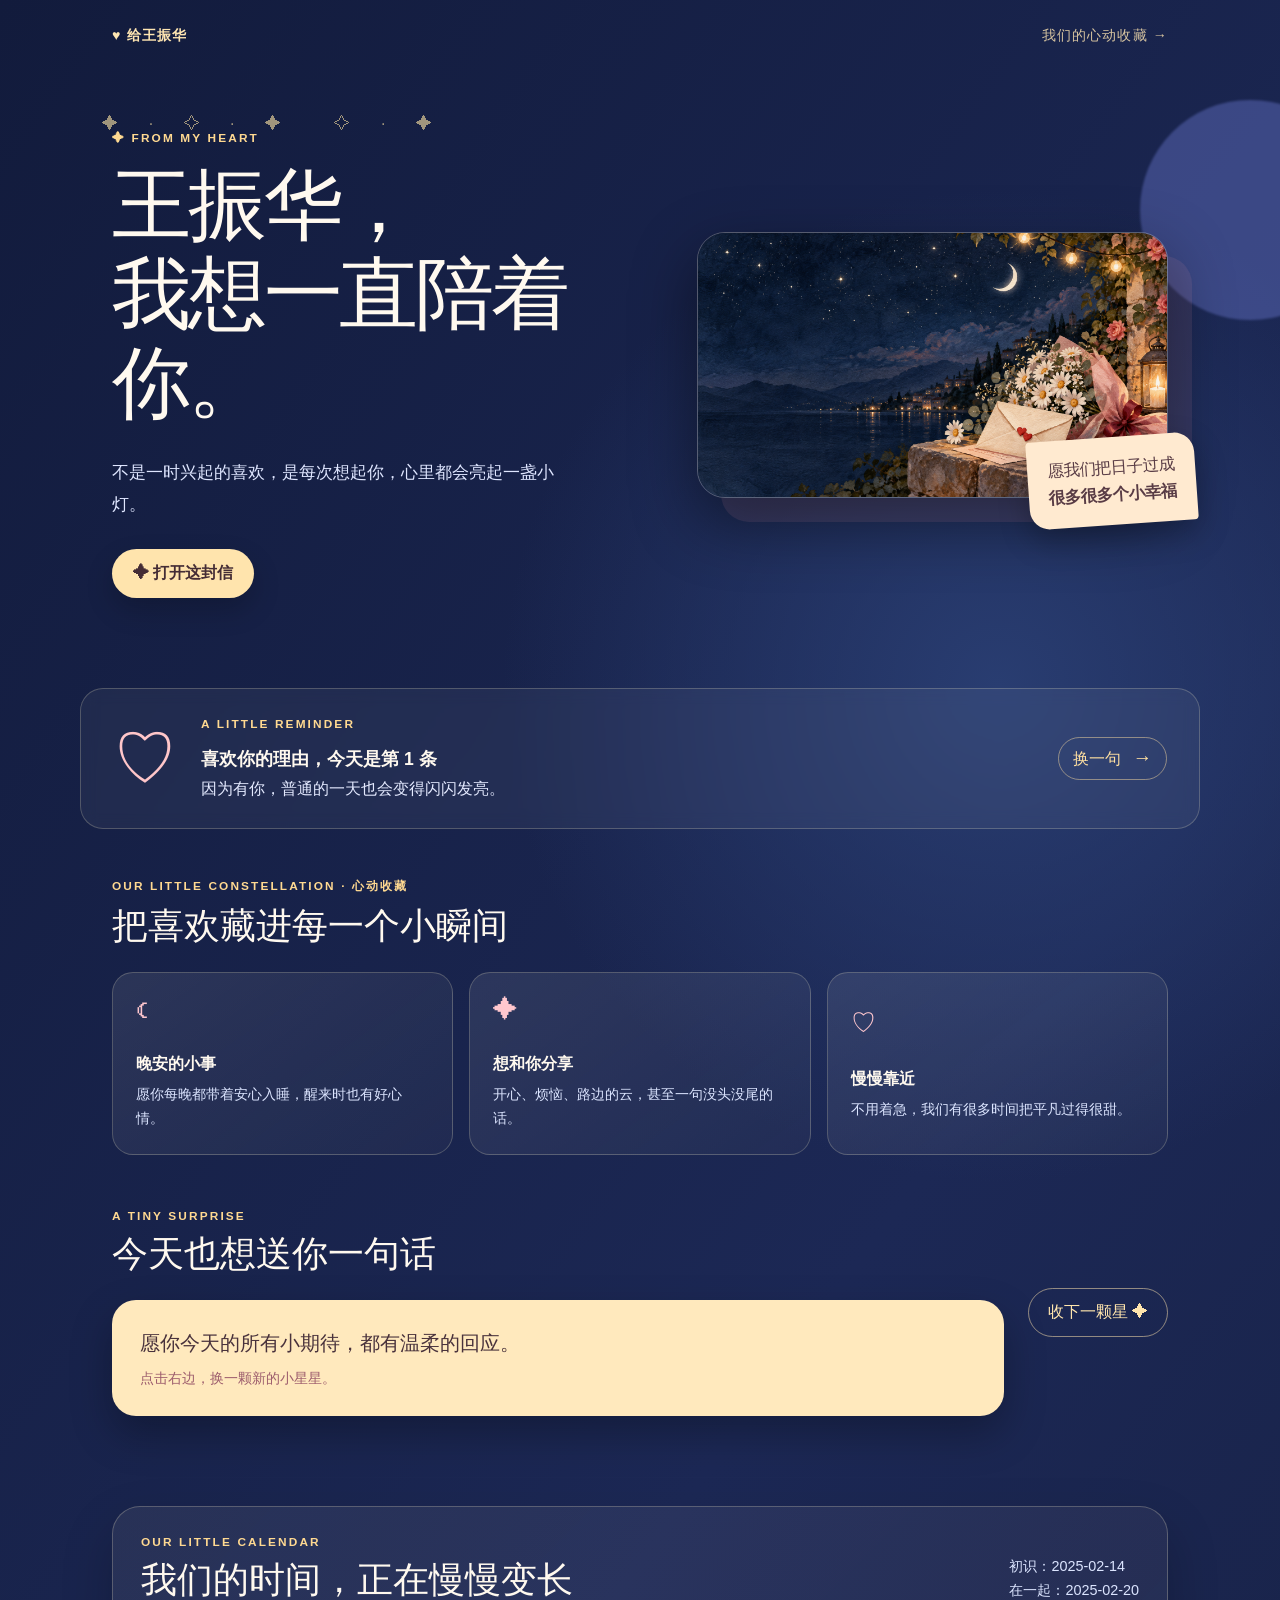
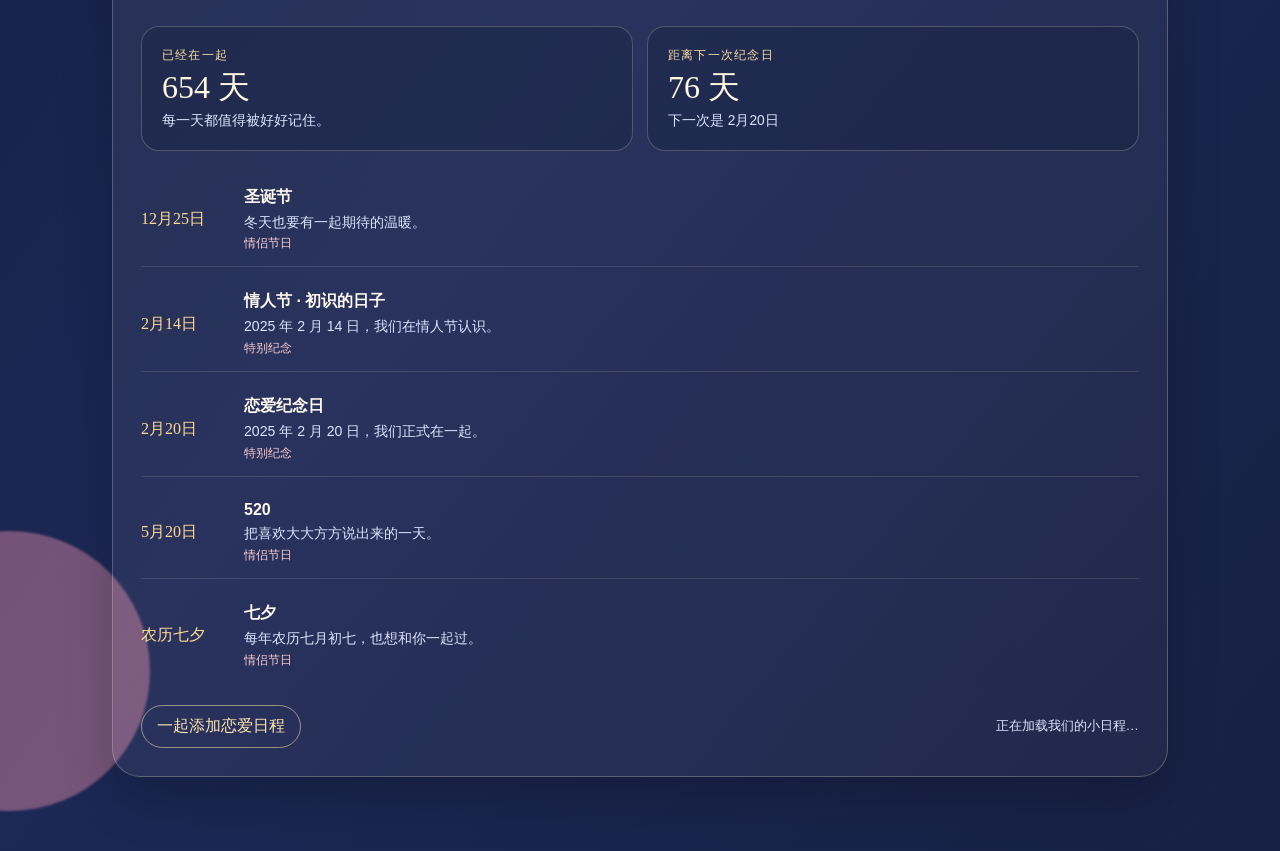
==== commit 3056a4b7: "fix: retry calendar sync on weak networks" ====
--- a/index.html
+++ b/index.html
@@ -180,21 +180,26 @@
       }
 
       async function loadEvents() {
-        const controller = new AbortController();
-        const timer = window.setTimeout(() => controller.abort(), 5000);
-        try {
-          const response = await fetch(CALENDAR_API, { signal: controller.signal });
-          const payload = await response.json();
-          if (!response.ok || !Array.isArray(payload.events)) throw new Error('calendar unavailable');
-          customEvents = payload.events;
-          localStorage.setItem(CACHE_KEY, JSON.stringify(customEvents));
-          calendarStatus.textContent = customEvents.length ? '你们一起写下的日程，已同步。' : '日程本准备好了，等你们写下新的期待。';
-        } catch {
-          calendarStatus.textContent = customEvents.length ? '网络暂时不稳定，正在展示上次保存的日程。' : '网络暂时不稳定，纪念日和节日仍会在这里陪着你们。';
-        } finally {
-          window.clearTimeout(timer);
-          renderCalendar();
-        }
+        for (let attempt = 0; attempt < 3; attempt += 1) {
+          const controller = new AbortController();
+          const timer = window.setTimeout(() => controller.abort(), 12000);
+          try {
+            const response = await fetch(`${CALENDAR_API}?t=${Date.now()}`, { cache: 'no-store', signal: controller.signal });
+            const payload = await response.json();
+            if (!response.ok || !Array.isArray(payload.events)) throw new Error('calendar unavailable');
+            customEvents = payload.events;
+            localStorage.setItem(CACHE_KEY, JSON.stringify(customEvents));
+            calendarStatus.textContent = customEvents.length ? '你们一起写下的日程，已同步。' : '日程本准备好了，等你们写下新的期待。';
+            window.clearTimeout(timer);
+            renderCalendar();
+            return;
+          } catch {
+            window.clearTimeout(timer);
+            if (attempt < 2) await new Promise(resolve => window.setTimeout(resolve, 700 * (attempt + 1)));
+          }
+        }
+        calendarStatus.textContent = customEvents.length ? '网络暂时不稳定，正在展示上次保存的日程。' : '网络暂时不稳定，纪念日和节日仍会在这里陪着你们。';
+        renderCalendar();
       }
 
       function requestEditKey() {
